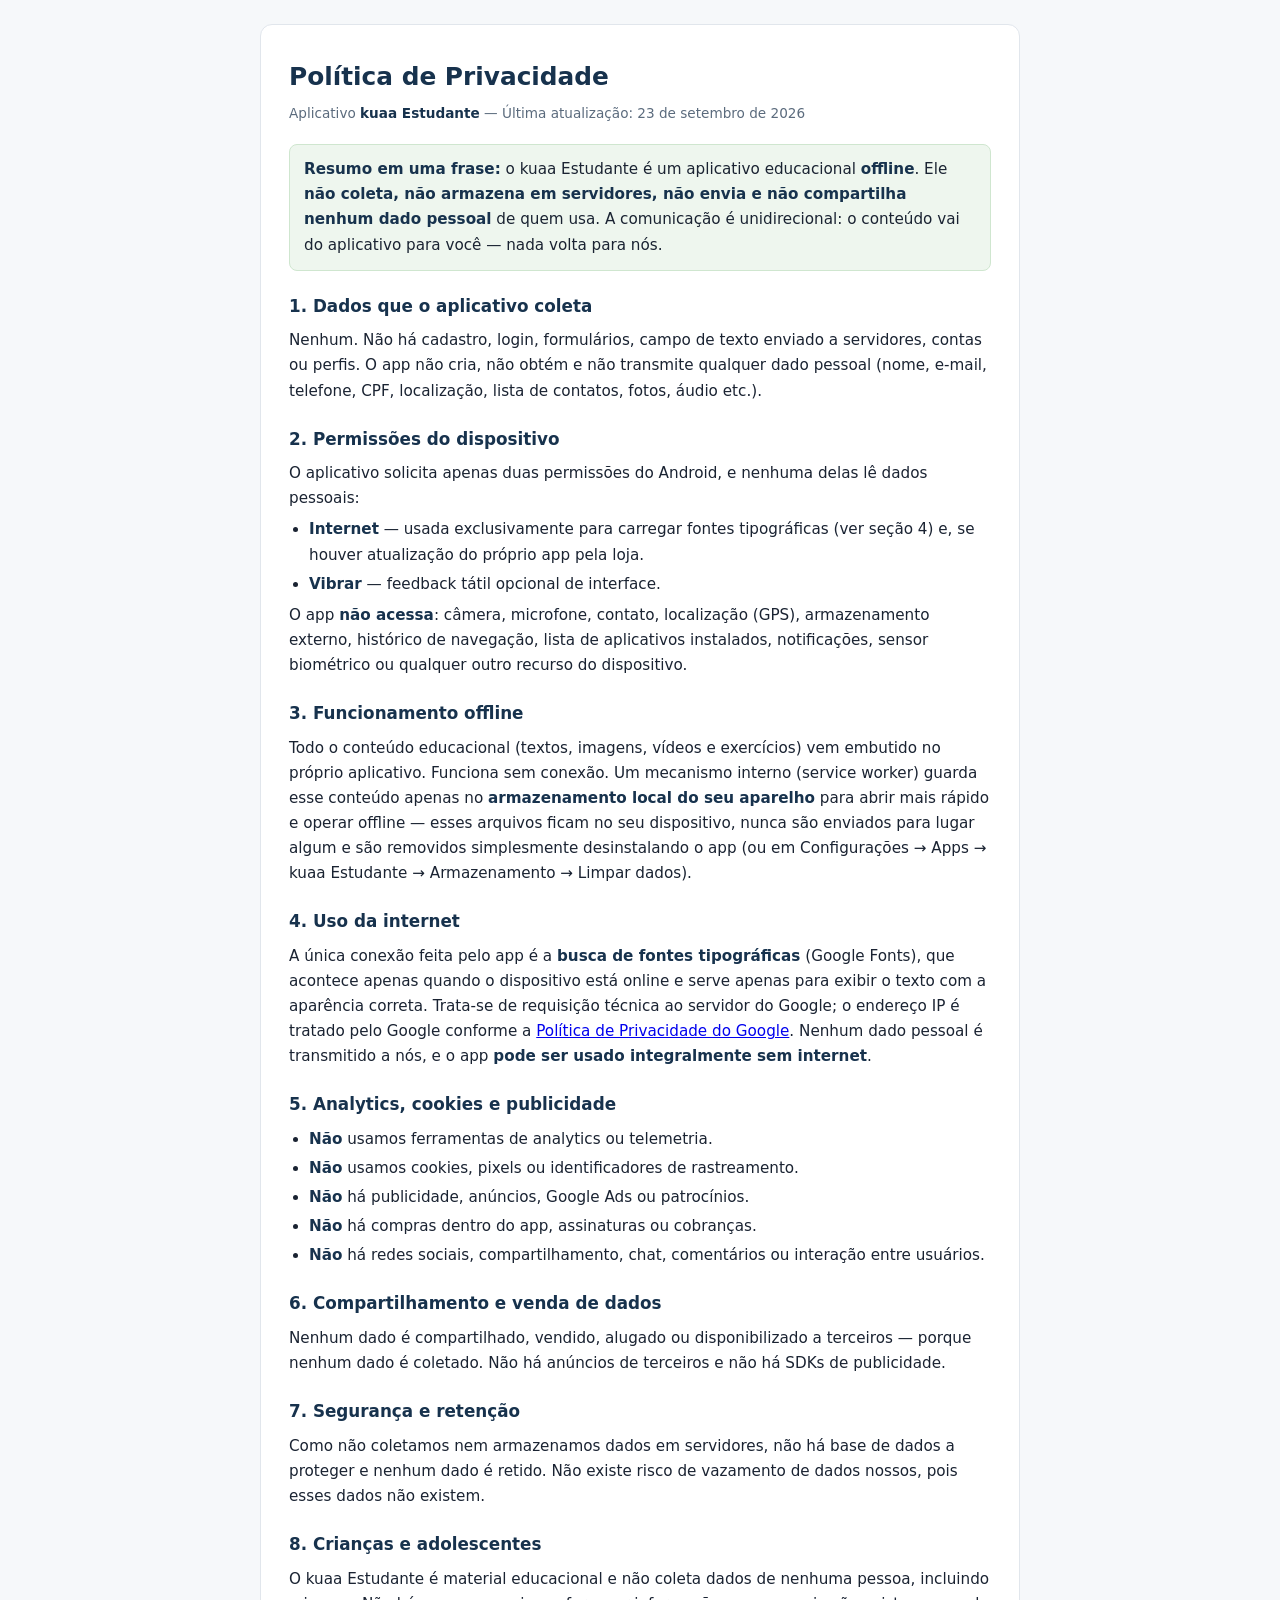
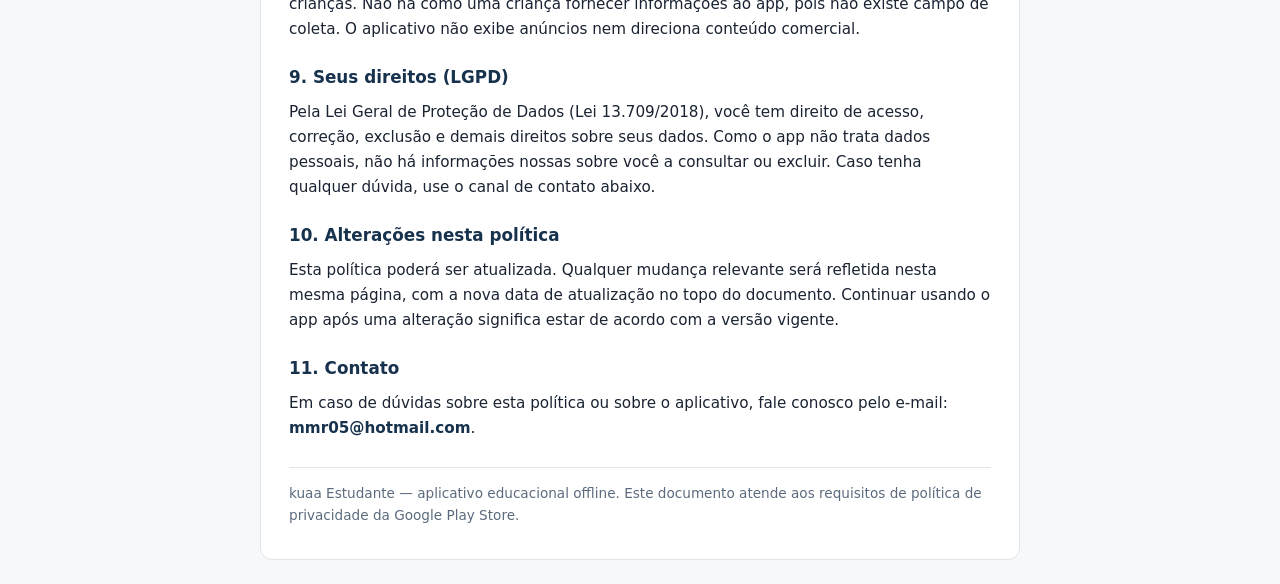
==== politica-privacidade.html @ 50c6a6c3 "Initial commit: Kuaa-app MSIX package for Microsoft Partner Center" ====
<!doctype html>
<html lang="pt-BR">
  <head>
    <meta charset="UTF-8" />
    <meta name="viewport" content="width=device-width, initial-scale=1.0" />
    <meta name="robots" content="index,follow" />
    <title>Política de Privacidade — kuaa Estudante</title>
    <!-- Página 100% autocontida: nenhuma fonte externa, script ou rastreador. -->
    <style>
      * { box-sizing: border-box; margin: 0; padding: 0; }
      body {
        font-family: system-ui, -apple-system, "Segoe UI", Roboto, Arial, sans-serif;
        background: #f6f8fa; color: #1a2332; line-height: 1.65;
        padding: 24px 16px;
      }
      main { max-width: 760px; margin: 0 auto; background: #fff; border: 1px solid #e1e6ec; border-radius: 12px; padding: 32px 28px; }
      h1 { font-size: 1.55rem; color: #17324d; margin-bottom: 4px; }
      .updated { font-size: 0.85rem; color: #5b6b7d; margin-bottom: 20px; }
      h2 { font-size: 1.05rem; color: #17324d; margin: 22px 0 8px; }
      p, li { font-size: 0.95rem; }
      ul { padding-left: 20px; margin: 6px 0; }
      li { margin: 4px 0; }
      strong { color: #17324d; }
      .highlight {
        background: #eef6ee; border: 1px solid #cfe6cf; border-radius: 8px;
        padding: 12px 14px; margin: 14px 0; font-size: 0.95rem;
      }
      footer { margin-top: 26px; padding-top: 14px; border-top: 1px solid #e1e6ec; font-size: 0.85rem; color: #5b6b7d; }
    </style>
  </head>
  <body>
    <main>
      <h1>Política de Privacidade</h1>
      <p class="updated">Aplicativo <strong>kuaa Estudante</strong> — Última atualização: 23 de setembro de 2026</p>

      <div class="highlight">
        <strong>Resumo em uma frase:</strong> o kuaa Estudante é um aplicativo educacional
        <strong>offline</strong>. Ele <strong>não coleta, não armazena em servidores, não envia e não
        compartilha nenhum dado pessoal</strong> de quem usa. A comunicação é unidirecional: o conteúdo
        vai do aplicativo para você — nada volta para nós.
      </div>

      <h2>1. Dados que o aplicativo coleta</h2>
      <p>Nenhum. Não há cadastro, login, formulários, campo de texto enviado a servidores, contas ou
      perfis. O app não cria, não obtém e não transmite qualquer dado pessoal (nome, e-mail, telefone,
      CPF, localização, lista de contatos, fotos, áudio etc.).</p>

      <h2>2. Permissões do dispositivo</h2>
      <p>O aplicativo solicita apenas duas permissões do Android, e nenhuma delas lê dados pessoais:</p>
      <ul>
        <li><strong>Internet</strong> — usada exclusivamente para carregar fontes tipográficas (ver seção 4) e, se houver atualização do próprio app pela loja.</li>
        <li><strong>Vibrar</strong> — feedback tátil opcional de interface.</li>
      </ul>
      <p>O app <strong>não acessa</strong>: câmera, microfone, contato, localização (GPS), armazenamento
      externo, histórico de navegação, lista de aplicativos instalados, notificações, sensor biométrico
      ou qualquer outro recurso do dispositivo.</p>

      <h2>3. Funcionamento offline</h2>
      <p>Todo o conteúdo educacional (textos, imagens, vídeos e exercícios) vem embutido no próprio
      aplicativo. Funciona sem conexão. Um mecanismo interno (service worker) guarda esse conteúdo
      apenas no <strong>armazenamento local do seu aparelho</strong> para abrir mais rápido e operar
      offline — esses arquivos ficam no seu dispositivo, nunca são enviados para lugar algum e são
      removidos simplesmente desinstalando o app (ou em Configurações → Apps → kuaa Estudante →
      Armazenamento → Limpar dados).</p>

      <h2>4. Uso da internet</h2>
      <p>A única conexão feita pelo app é a <strong>busca de fontes tipográficas</strong> (Google
      Fonts), que acontece apenas quando o dispositivo está online e serve apenas para exibir o texto
      com a aparência correta. Trata-se de requisição técnica ao servidor do Google; o endereço IP é
      tratado pelo Google conforme a
      <a href="https://policies.google.com/privacy?hl=pt-BR" rel="noopener">Política de Privacidade do Google</a>.
      Nenhum dado pessoal é transmitido a nós, e o app <strong>pode ser usado integralmente sem
      internet</strong>.</p>

      <h2>5. Analytics, cookies e publicidade</h2>
      <ul>
        <li><strong>Não</strong> usamos ferramentas de analytics ou telemetria.</li>
        <li><strong>Não</strong> usamos cookies, pixels ou identificadores de rastreamento.</li>
        <li><strong>Não</strong> há publicidade, anúncios, Google Ads ou patrocínios.</li>
        <li><strong>Não</strong> há compras dentro do app, assinaturas ou cobranças.</li>
        <li><strong>Não</strong> há redes sociais, compartilhamento, chat, comentários ou interação entre usuários.</li>
      </ul>

      <h2>6. Compartilhamento e venda de dados</h2>
      <p>Nenhum dado é compartilhado, vendido, alugado ou disponibilizado a terceiros — porque nenhum
      dado é coletado. Não há anúncios de terceiros e não há SDKs de publicidade.</p>

      <h2>7. Segurança e retenção</h2>
      <p>Como não coletamos nem armazenamos dados em servidores, não há base de dados a proteger e
      nenhum dado é retido. Não existe risco de vazamento de dados nossos, pois esses dados não
      existem.</p>

      <h2>8. Crianças e adolescentes</h2>
      <p>O kuaa Estudante é material educacional e não coleta dados de nenhuma pessoa, incluindo
      crianças. Não há como uma criança fornecer informações ao app, pois não existe campo de coleta.
      O aplicativo não exibe anúncios nem direciona conteúdo comercial.</p>

      <h2>9. Seus direitos (LGPD)</h2>
      <p>Pela Lei Geral de Proteção de Dados (Lei 13.709/2018), você tem direito de acesso, correção,
      exclusão e demais direitos sobre seus dados. Como o app não trata dados pessoais, não há
      informações nossas sobre você a consultar ou excluir. Caso tenha qualquer dúvida, use o canal de
      contato abaixo.</p>

      <h2>10. Alterações nesta política</h2>
      <p>Esta política poderá ser atualizada. Qualquer mudança relevante será refletida nesta mesma
      página, com a nova data de atualização no topo do documento. Continuar usando o app após uma
      alteração significa estar de acordo com a versão vigente.</p>

      <h2>11. Contato</h2>
      <p>Em caso de dúvidas sobre esta política ou sobre o aplicativo, fale conosco pelo e-mail:
      <strong>mmr05@hotmail.com</strong>.</p>

      <footer>
        kuaa Estudante — aplicativo educacional offline. Este documento atende aos requisitos de
        política de privacidade da Google Play Store.
      </footer>
    </main>
  </body>
</html>
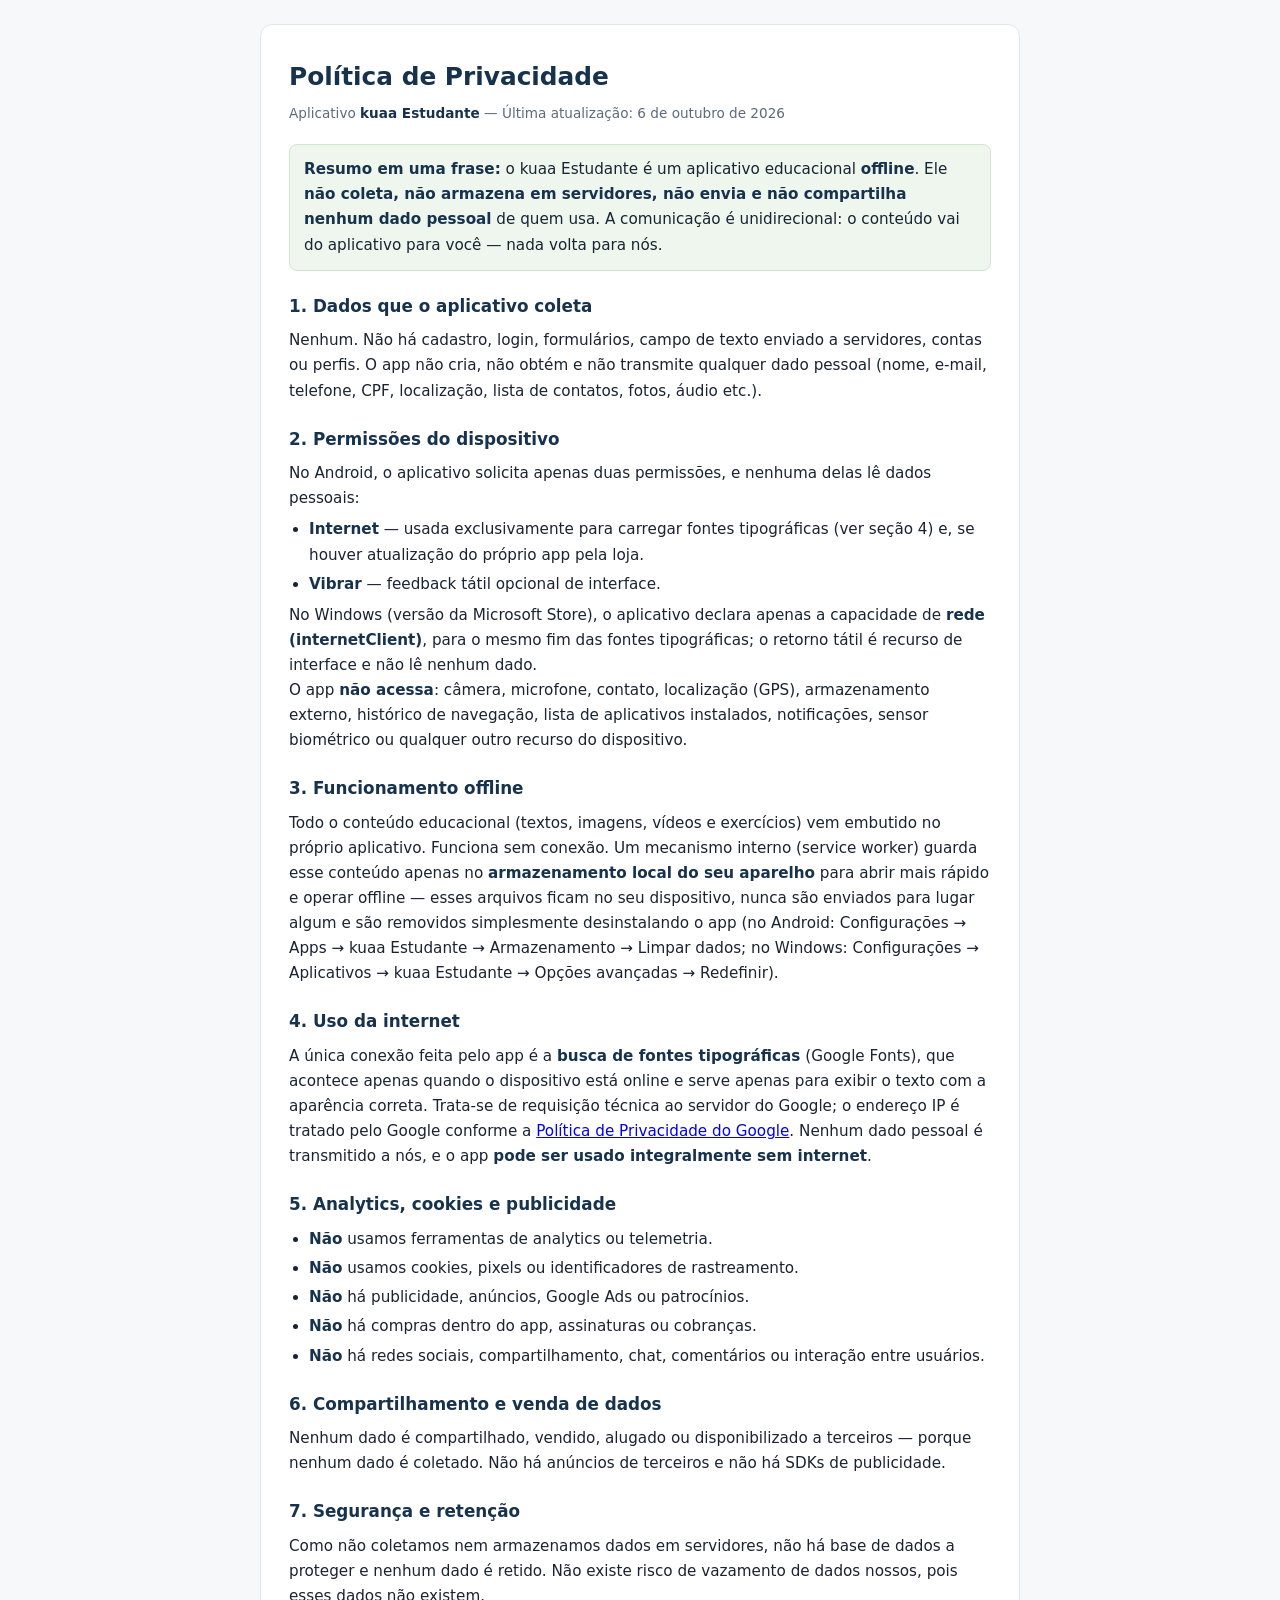
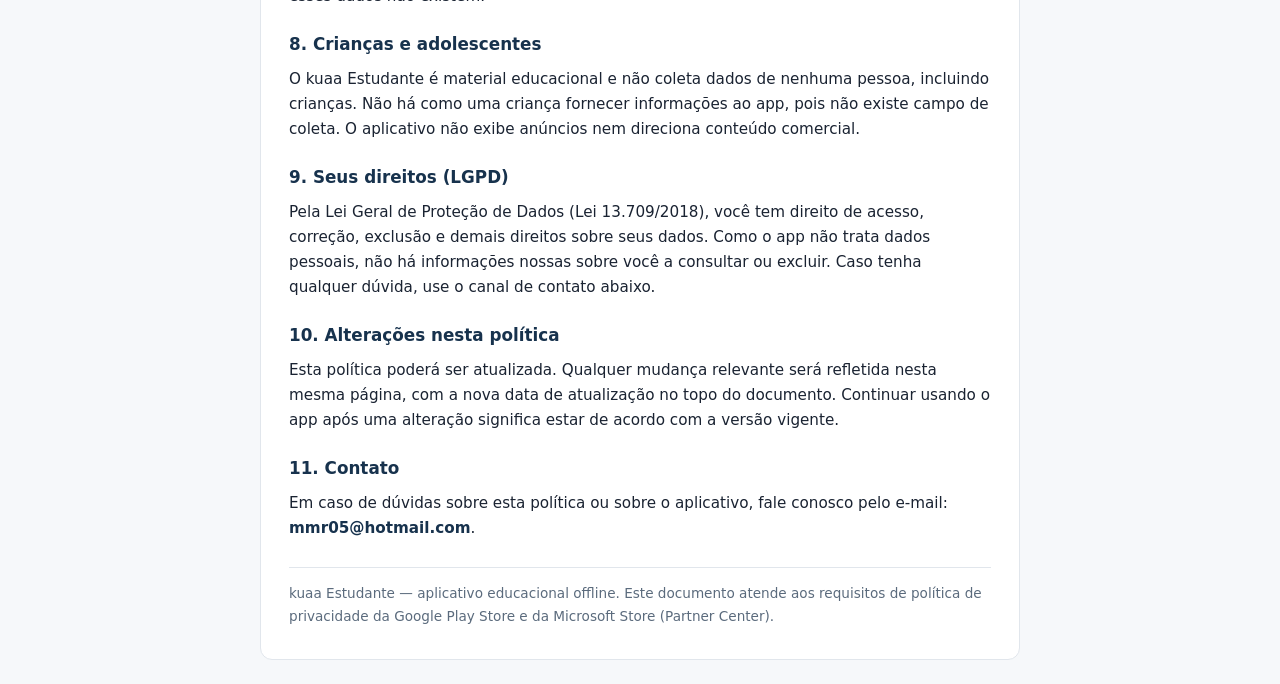
==== commit c4fd6986: "Consolida pacote MSIX em C:/APPS/Kuaa + sync explicito + politica Windows" ====
--- a/politica-privacidade.html
+++ b/politica-privacidade.html
@@ -31,7 +31,7 @@
   <body>
     <main>
       <h1>Política de Privacidade</h1>
-      <p class="updated">Aplicativo <strong>kuaa Estudante</strong> — Última atualização: 23 de setembro de 2026</p>
+      <p class="updated">Aplicativo <strong>kuaa Estudante</strong> — Última atualização: 6 de outubro de 2026</p>
 
       <div class="highlight">
         <strong>Resumo em uma frase:</strong> o kuaa Estudante é um aplicativo educacional
@@ -46,11 +46,12 @@
       CPF, localização, lista de contatos, fotos, áudio etc.).</p>
 
       <h2>2. Permissões do dispositivo</h2>
-      <p>O aplicativo solicita apenas duas permissões do Android, e nenhuma delas lê dados pessoais:</p>
+      <p>No Android, o aplicativo solicita apenas duas permissões, e nenhuma delas lê dados pessoais:</p>
       <ul>
         <li><strong>Internet</strong> — usada exclusivamente para carregar fontes tipográficas (ver seção 4) e, se houver atualização do próprio app pela loja.</li>
         <li><strong>Vibrar</strong> — feedback tátil opcional de interface.</li>
       </ul>
+      <p>No Windows (versão da Microsoft Store), o aplicativo declara apenas a capacidade de <strong>rede (internetClient)</strong>, para o mesmo fim das fontes tipográficas; o retorno tátil é recurso de interface e não lê nenhum dado.</p>
       <p>O app <strong>não acessa</strong>: câmera, microfone, contato, localização (GPS), armazenamento
       externo, histórico de navegação, lista de aplicativos instalados, notificações, sensor biométrico
       ou qualquer outro recurso do dispositivo.</p>
@@ -60,8 +61,9 @@
       aplicativo. Funciona sem conexão. Um mecanismo interno (service worker) guarda esse conteúdo
       apenas no <strong>armazenamento local do seu aparelho</strong> para abrir mais rápido e operar
       offline — esses arquivos ficam no seu dispositivo, nunca são enviados para lugar algum e são
-      removidos simplesmente desinstalando o app (ou em Configurações → Apps → kuaa Estudante →
-      Armazenamento → Limpar dados).</p>
+      removidos simplesmente desinstalando o app (no Android: Configurações → Apps → kuaa Estudante →
+      Armazenamento → Limpar dados; no Windows: Configurações → Aplicativos → kuaa Estudante →
+      Opções avançadas → Redefinir).</p>
 
       <h2>4. Uso da internet</h2>
       <p>A única conexão feita pelo app é a <strong>busca de fontes tipográficas</strong> (Google
@@ -112,7 +114,7 @@
 
       <footer>
         kuaa Estudante — aplicativo educacional offline. Este documento atende aos requisitos de
-        política de privacidade da Google Play Store.
+        política de privacidade da Google Play Store e da Microsoft Store (Partner Center).
       </footer>
     </main>
   </body>
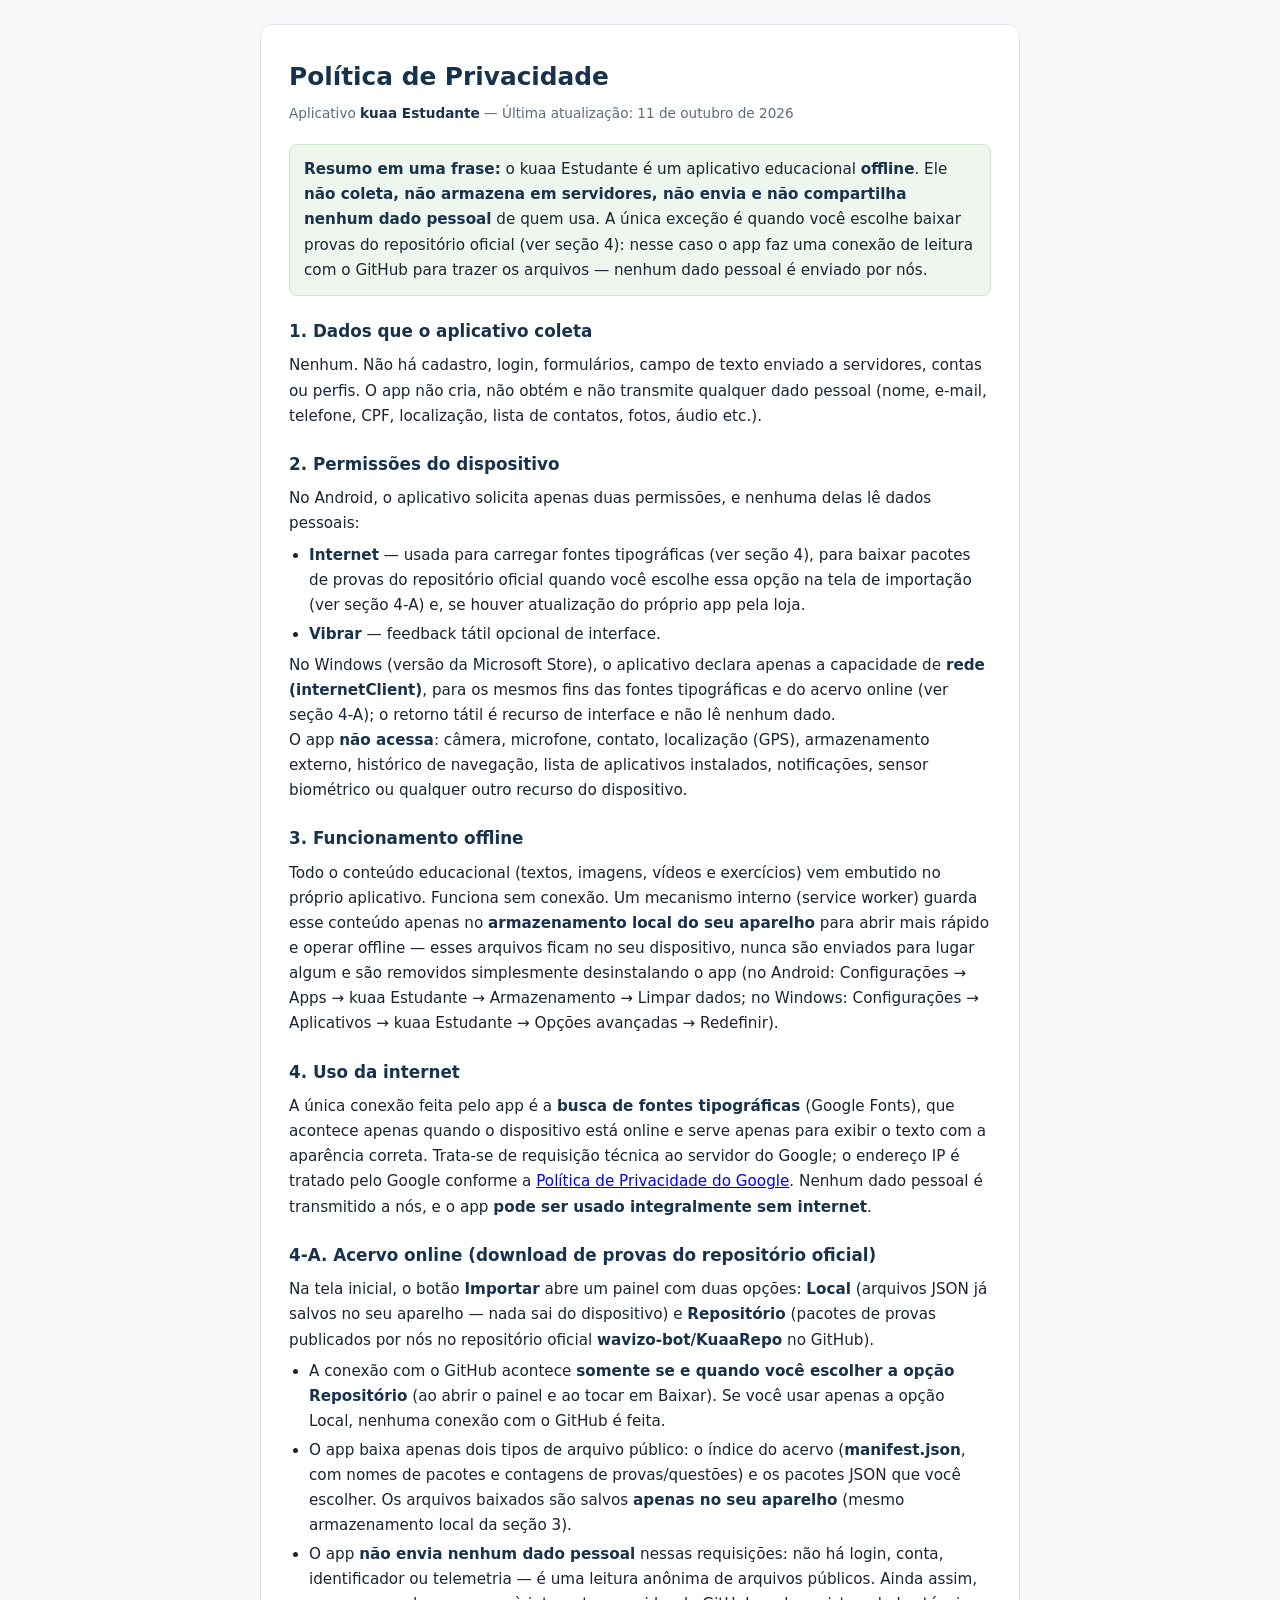
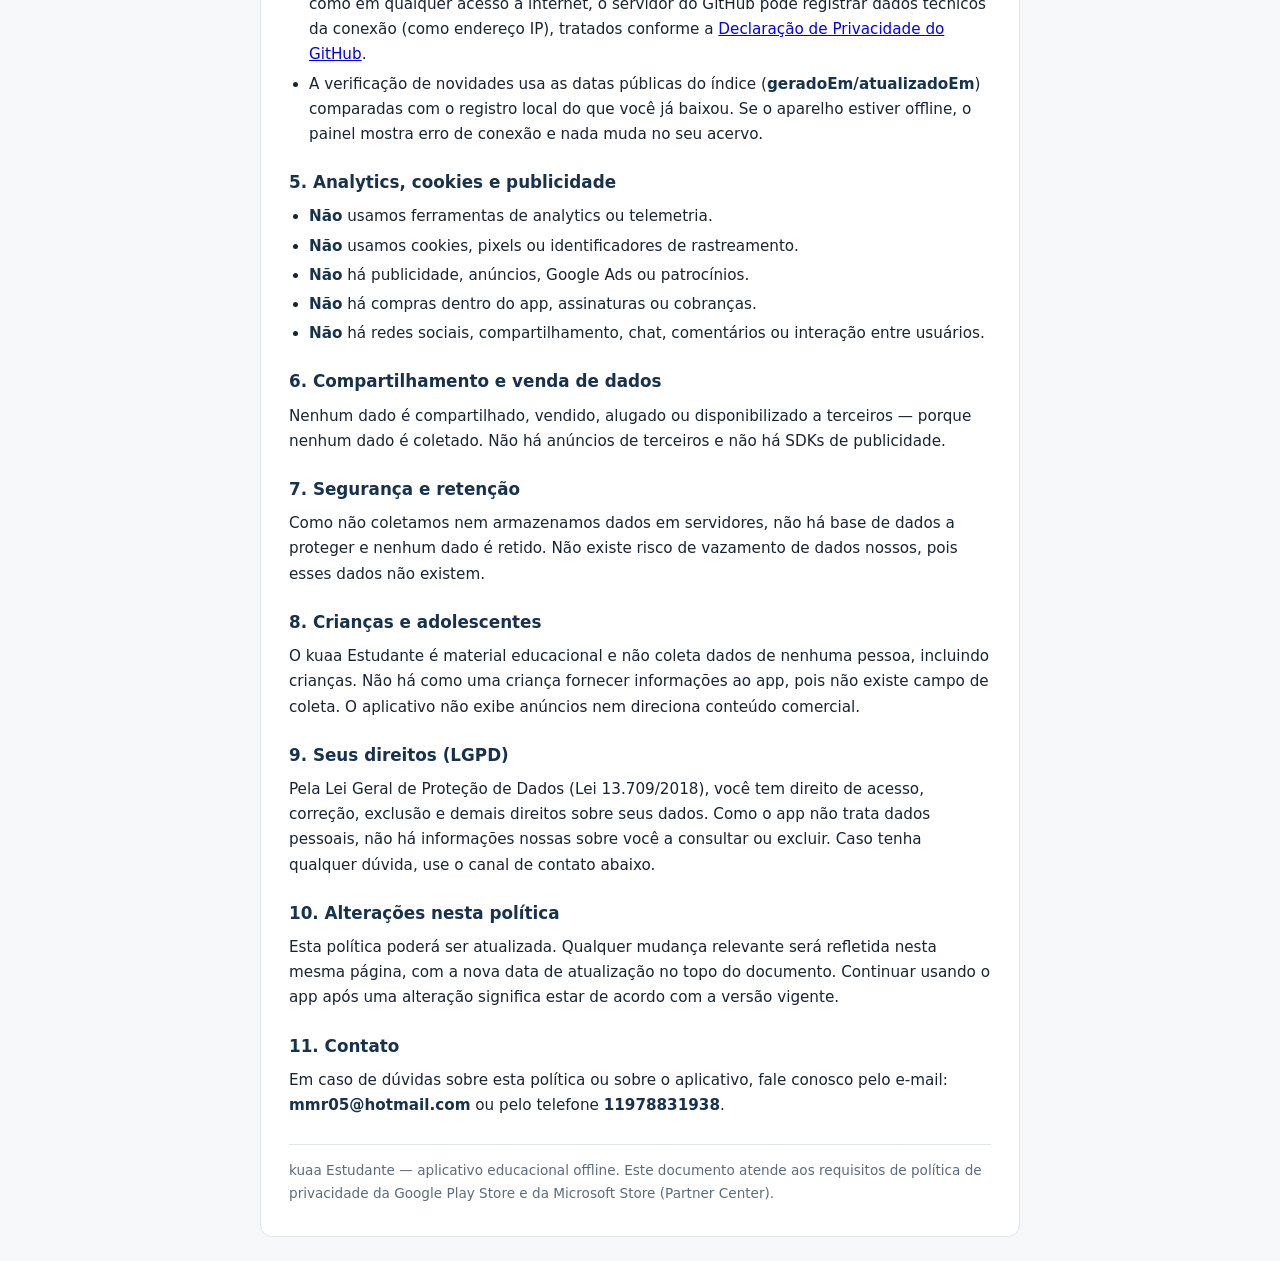
==== commit e0283ecf: "Acervo online via KuaaRepo (modal Importar) + politica §4-A; remove bundles orfaos" ====
--- a/politica-privacidade.html
+++ b/politica-privacidade.html
@@ -31,13 +31,14 @@
   <body>
     <main>
       <h1>Política de Privacidade</h1>
-      <p class="updated">Aplicativo <strong>kuaa Estudante</strong> — Última atualização: 6 de outubro de 2026</p>
+      <p class="updated">Aplicativo <strong>kuaa Estudante</strong> — Última atualização: 11 de outubro de 2026</p>
 
       <div class="highlight">
         <strong>Resumo em uma frase:</strong> o kuaa Estudante é um aplicativo educacional
         <strong>offline</strong>. Ele <strong>não coleta, não armazena em servidores, não envia e não
-        compartilha nenhum dado pessoal</strong> de quem usa. A comunicação é unidirecional: o conteúdo
-        vai do aplicativo para você — nada volta para nós.
+        compartilha nenhum dado pessoal</strong> de quem usa. A única exceção é quando você escolhe
+        baixar provas do repositório oficial (ver seção 4): nesse caso o app faz uma conexão de
+        leitura com o GitHub para trazer os arquivos — nenhum dado pessoal é enviado por nós.
       </div>
 
       <h2>1. Dados que o aplicativo coleta</h2>
@@ -48,10 +49,10 @@
       <h2>2. Permissões do dispositivo</h2>
       <p>No Android, o aplicativo solicita apenas duas permissões, e nenhuma delas lê dados pessoais:</p>
       <ul>
-        <li><strong>Internet</strong> — usada exclusivamente para carregar fontes tipográficas (ver seção 4) e, se houver atualização do próprio app pela loja.</li>
+        <li><strong>Internet</strong> — usada para carregar fontes tipográficas (ver seção 4), para baixar pacotes de provas do repositório oficial quando você escolhe essa opção na tela de importação (ver seção 4-A) e, se houver atualização do próprio app pela loja.</li>
         <li><strong>Vibrar</strong> — feedback tátil opcional de interface.</li>
       </ul>
-      <p>No Windows (versão da Microsoft Store), o aplicativo declara apenas a capacidade de <strong>rede (internetClient)</strong>, para o mesmo fim das fontes tipográficas; o retorno tátil é recurso de interface e não lê nenhum dado.</p>
+      <p>No Windows (versão da Microsoft Store), o aplicativo declara apenas a capacidade de <strong>rede (internetClient)</strong>, para os mesmos fins das fontes tipográficas e do acervo online (ver seção 4-A); o retorno tátil é recurso de interface e não lê nenhum dado.</p>
       <p>O app <strong>não acessa</strong>: câmera, microfone, contato, localização (GPS), armazenamento
       externo, histórico de navegação, lista de aplicativos instalados, notificações, sensor biométrico
       ou qualquer outro recurso do dispositivo.</p>
@@ -73,6 +74,30 @@
       <a href="https://policies.google.com/privacy?hl=pt-BR" rel="noopener">Política de Privacidade do Google</a>.
       Nenhum dado pessoal é transmitido a nós, e o app <strong>pode ser usado integralmente sem
       internet</strong>.</p>
+
+      <h2>4-A. Acervo online (download de provas do repositório oficial)</h2>
+      <p>Na tela inicial, o botão <strong>Importar</strong> abre um painel com duas opções:
+      <strong>Local</strong> (arquivos JSON já salvos no seu aparelho — nada sai do dispositivo) e
+      <strong>Repositório</strong> (pacotes de provas publicados por nós no repositório oficial
+      <strong>wavizo-bot/KuaaRepo</strong> no GitHub).</p>
+      <ul>
+        <li>A conexão com o GitHub acontece <strong>somente se e quando você escolher a opção
+        Repositório</strong> (ao abrir o painel e ao tocar em Baixar). Se você usar apenas a opção
+        Local, nenhuma conexão com o GitHub é feita.</li>
+        <li>O app baixa apenas dois tipos de arquivo público: o índice do acervo
+        (<strong>manifest.json</strong>, com nomes de pacotes e contagens de provas/questões) e os
+        pacotes JSON que você escolher. Os arquivos baixados são salvos <strong>apenas no seu
+        aparelho</strong> (mesmo armazenamento local da seção 3).</li>
+        <li>O app <strong>não envia nenhum dado pessoal</strong> nessas requisições: não há login,
+        conta, identificador ou telemetria — é uma leitura anônima de arquivos públicos. Ainda assim,
+        como em qualquer acesso à internet, o servidor do GitHub pode registrar dados técnicos da
+        conexão (como endereço IP), tratados conforme a
+        <a href="https://docs.github.com/pt/site-policy/privacy-policies/github-privacy-statement" rel="noopener">Declaração de Privacidade do GitHub</a>.</li>
+        <li>A verificação de novidades usa as datas públicas do índice
+        (<strong>geradoEm/atualizadoEm</strong>) comparadas com o registro local do que você já
+        baixou. Se o aparelho estiver offline, o painel mostra erro de conexão e nada muda no seu
+        acervo.</li>
+      </ul>
 
       <h2>5. Analytics, cookies e publicidade</h2>
       <ul>
@@ -110,7 +135,7 @@
 
       <h2>11. Contato</h2>
       <p>Em caso de dúvidas sobre esta política ou sobre o aplicativo, fale conosco pelo e-mail:
-      <strong>mmr05@hotmail.com</strong>.</p>
+      <strong>mmr05@hotmail.com</strong> ou pelo telefone <strong>11978831938</strong>.</p>
 
       <footer>
         kuaa Estudante — aplicativo educacional offline. Este documento atende aos requisitos de
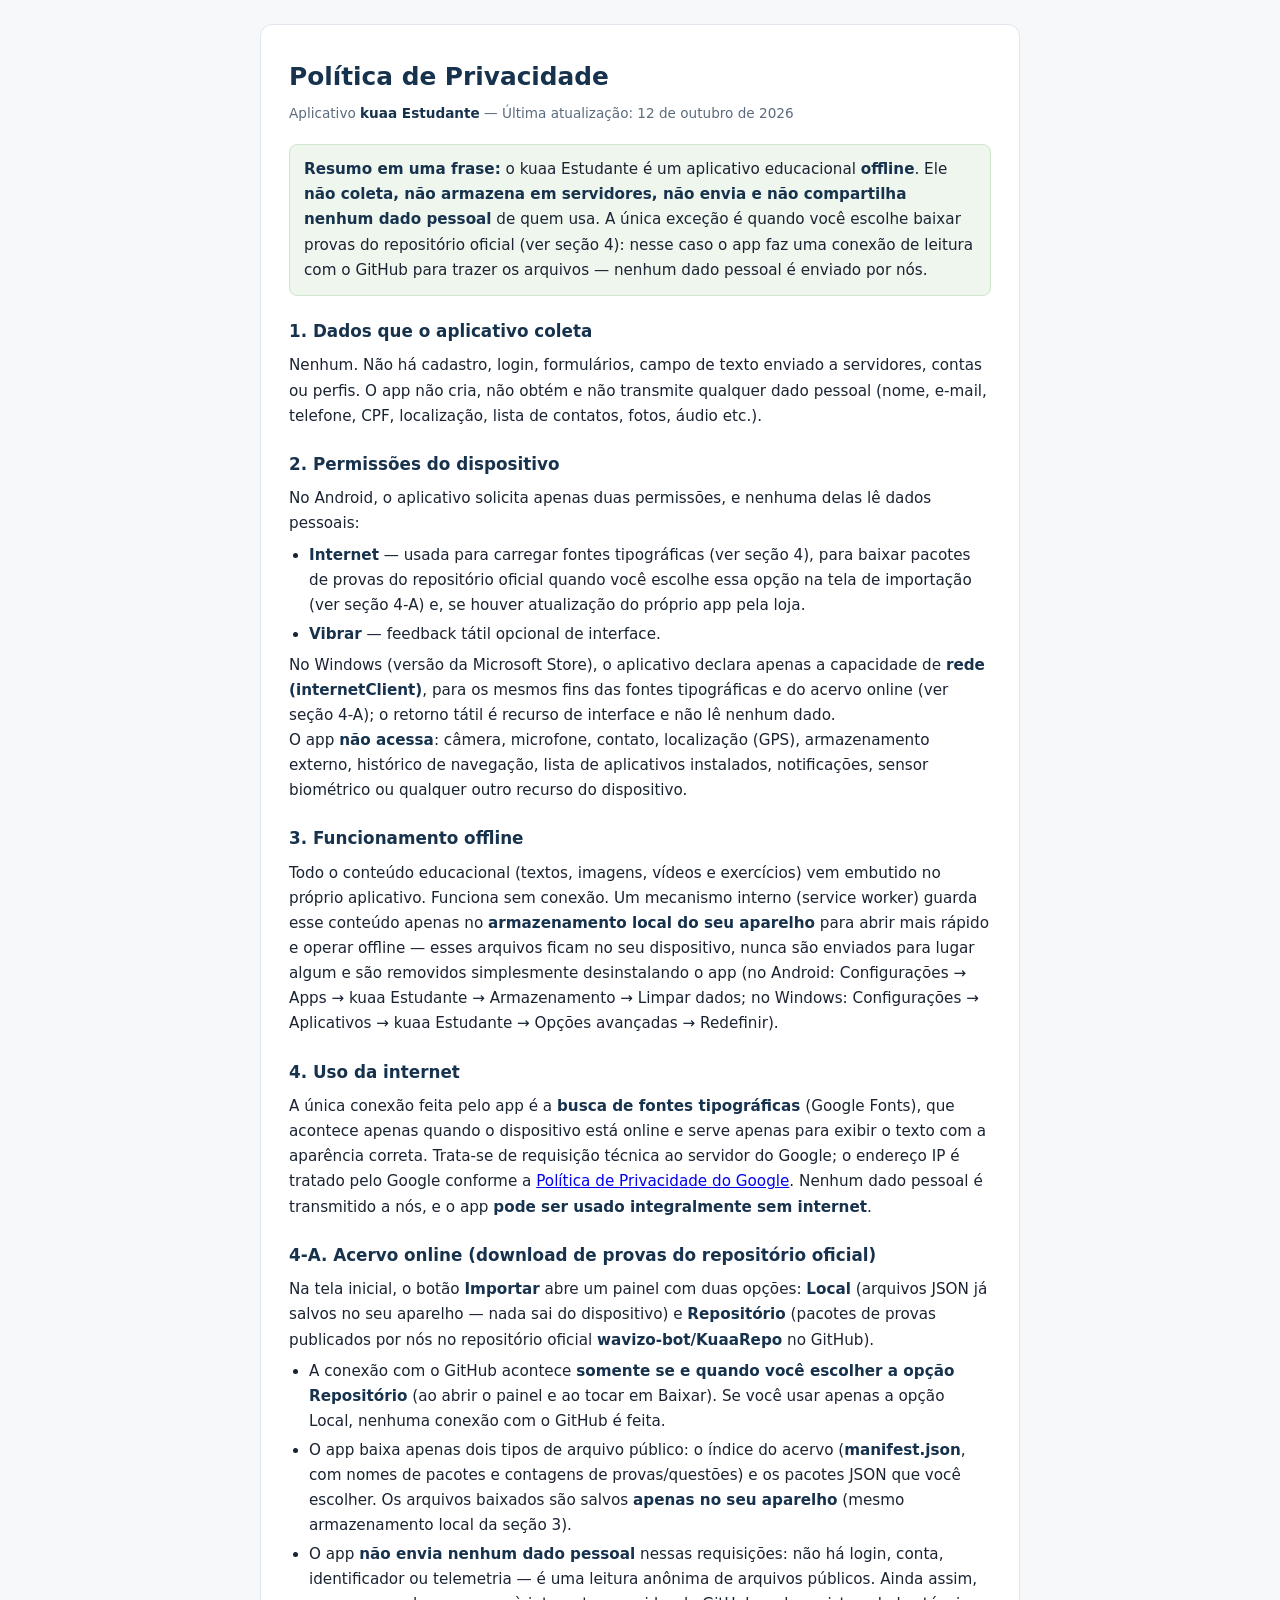
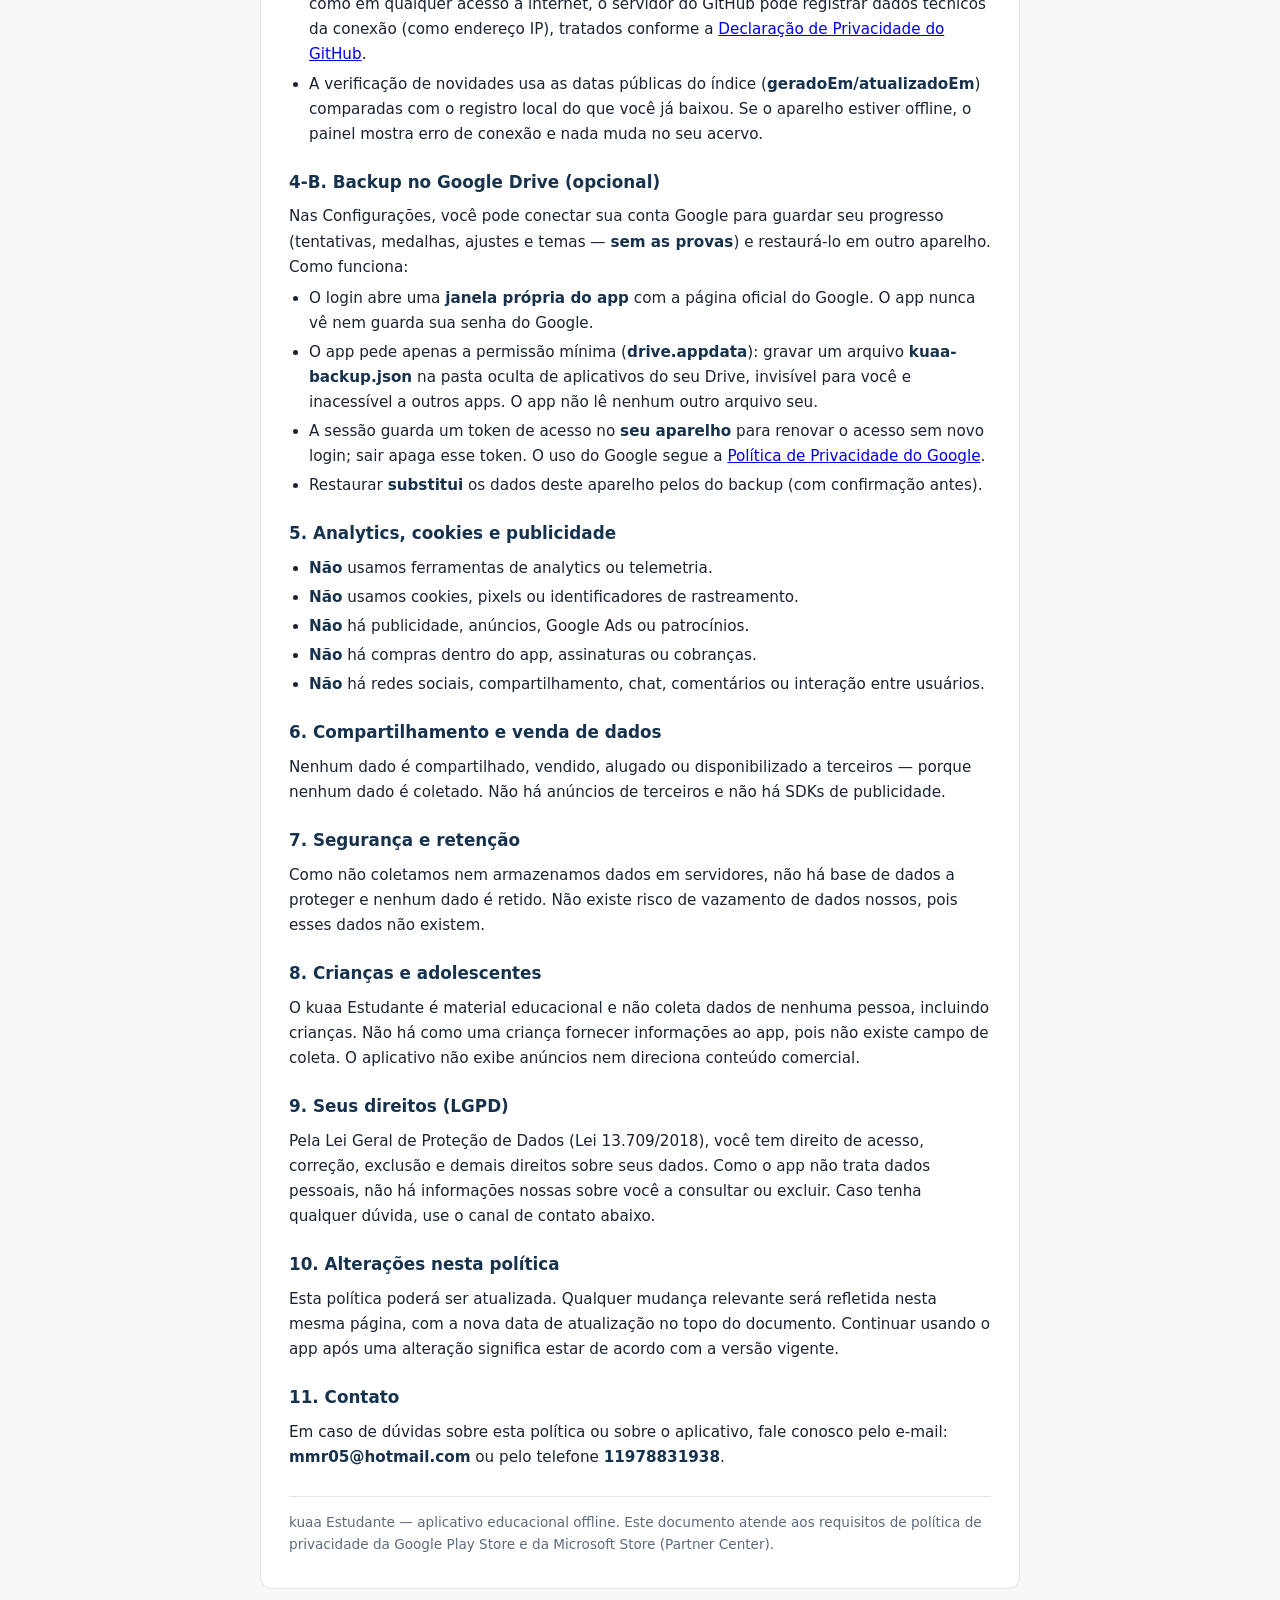
==== commit 82893f1d: "Backup Drive + popup OAuth + bump 1.3.12.0" ====
--- a/politica-privacidade.html
+++ b/politica-privacidade.html
@@ -31,7 +31,7 @@
   <body>
     <main>
       <h1>Política de Privacidade</h1>
-      <p class="updated">Aplicativo <strong>kuaa Estudante</strong> — Última atualização: 11 de outubro de 2026</p>
+      <p class="updated">Aplicativo <strong>kuaa Estudante</strong> — Última atualização: 12 de outubro de 2026</p>
 
       <div class="highlight">
         <strong>Resumo em uma frase:</strong> o kuaa Estudante é um aplicativo educacional
@@ -99,6 +99,25 @@
         acervo.</li>
       </ul>
 
+      <h2>4-B. Backup no Google Drive (opcional)</h2>
+      <p>Nas Configurações, você pode conectar sua conta Google para guardar seu
+      progresso (tentativas, medalhas, ajustes e temas — <strong>sem as
+      provas</strong>) e restaurá-lo em outro aparelho. Como funciona:</p>
+      <ul>
+        <li>O login abre uma <strong>janela própria do app</strong> com a página
+        oficial do Google. O app nunca vê nem guarda sua senha do Google.</li>
+        <li>O app pede apenas a permissão mínima (<strong>drive.appdata</strong>):
+        gravar um arquivo <strong>kuaa-backup.json</strong> na pasta oculta de
+        aplicativos do seu Drive, invisível para você e inacessível a outros
+        apps. O app não lê nenhum outro arquivo seu.</li>
+        <li>A sessão guarda um token de acesso no <strong>seu aparelho</strong>
+        para renovar o acesso sem novo login; sair apaga esse token. O uso do
+        Google segue a
+        <a href="https://policies.google.com/privacy?hl=pt-BR" rel="noopener">Política de Privacidade do Google</a>.</li>
+        <li>Restaurar <strong>substitui</strong> os dados deste aparelho pelos
+        do backup (com confirmação antes).</li>
+      </ul>
+
       <h2>5. Analytics, cookies e publicidade</h2>
       <ul>
         <li><strong>Não</strong> usamos ferramentas de analytics ou telemetria.</li>
